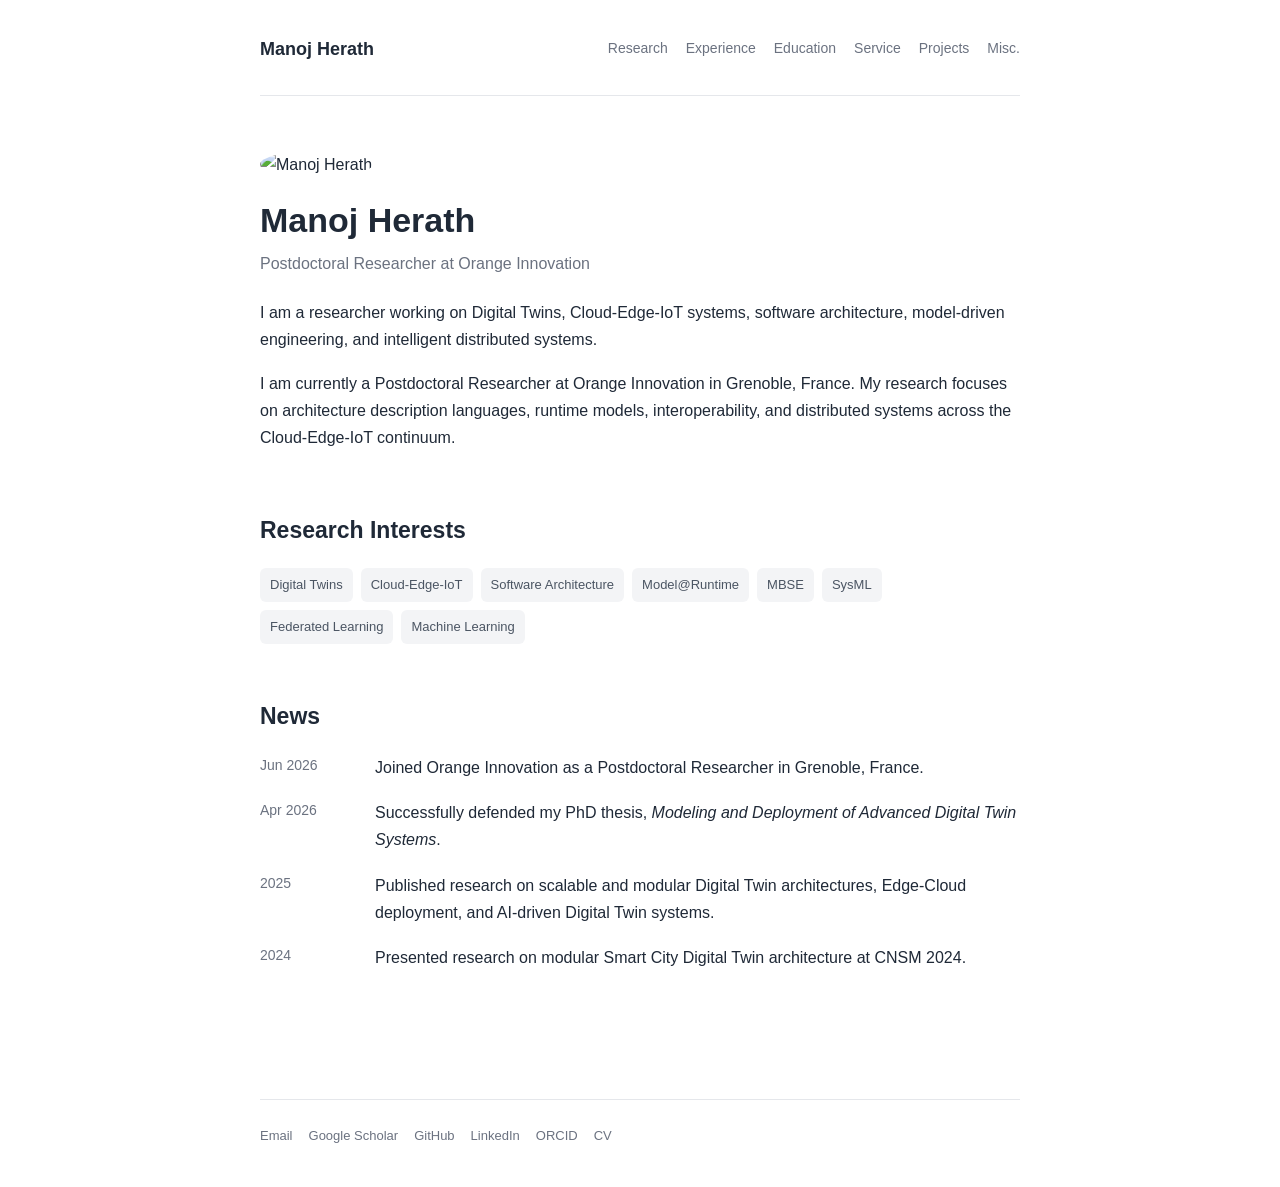
==== index.html @ 428619f2 "Refactor HTML structure for improved layout" ====
<!DOCTYPE html>
<html lang="en">
<head>
  <meta charset="UTF-8">
  <meta name="viewport" content="width=device-width, initial-scale=1.0">
  <title>Manoj Herath</title>
  <link rel="stylesheet" href="style.css">
</head>

<body>

  <div class="page">

    <header class="topbar">
      <a class="brand" href="index.html">Manoj Herath</a>
      <nav>
        <a href="research.html">Research</a>
        <a href="experience.html">Experience</a>
        <a href="education.html">Education</a>
        <a href="service.html">Service</a>
        <a href="projects.html">Projects</a>
        <a href="misc.html">Misc.</a>
      </nav>
    </header>

<main>

  <section class="intro">

    <img
      src="profile.jpg"
      alt="Manoj Herath"
      class="profile-photo"
    >

    <h1>Manoj Herath</h1>

    <p class="role">
      Postdoctoral Researcher at Orange Innovation
    </p>

    <p>
      I am a researcher working on Digital Twins, Cloud-Edge-IoT systems,
      software architecture, model-driven engineering, and intelligent
      distributed systems.
    </p>

    <p>
      I am currently a Postdoctoral Researcher at Orange Innovation in
      Grenoble, France. My research focuses on architecture description
      languages, runtime models, interoperability, and distributed systems
      across the Cloud-Edge-IoT continuum.
    </p>

  </section>

  <section>
    <h2>Research Interests</h2>

    <div class="tags">
      <span>Digital Twins</span>
      <span>Cloud-Edge-IoT</span>
      <span>Software Architecture</span>
      <span>Model@Runtime</span>
      <span>MBSE</span>
      <span>SysML</span>
      <span>Federated Learning</span>
      <span>Machine Learning</span>
    </div>
  </section>

  <section>
    <h2>News</h2>

    <div class="news-item">
      <span class="date">Jun 2026</span>
      <p>
        Joined Orange Innovation as a Postdoctoral Researcher in Grenoble,
        France.
      </p>
    </div>

    <div class="news-item">
      <span class="date">Apr 2026</span>
      <p>
        Successfully defended my PhD thesis,
        <em>Modeling and Deployment of Advanced Digital Twin Systems</em>.
      </p>
    </div>

    <div class="news-item">
      <span class="date">2025</span>
      <p>
        Published research on scalable and modular Digital Twin architectures,
        Edge-Cloud deployment, and AI-driven Digital Twin systems.
      </p>
    </div>

    <div class="news-item">
      <span class="date">2024</span>
      <p>
        Presented research on modular Smart City Digital Twin architecture
        at CNSM 2024.
      </p>
    </div>

  </section>

</main>

    <footer>
      <a href="#">Email</a>
      <a href="#">Google Scholar</a>
      <a href="https://github.com/manojherath">GitHub</a>
      <a href="#">LinkedIn</a>
      <a href="#">ORCID</a>
      <a href="#">CV</a>
    </footer>

  </div>

</body>
</html>
---- style.css ----
:root {
  --text: #1f2937;
  --muted: #6b7280;
  --light: #9ca3af;
  --border: #e5e7eb;
  --background: #ffffff;
  --link: #111827;
  --tag-bg: #f3f4f6;
}

* {
  box-sizing: border-box;
}

html {
  scroll-behavior: smooth;
}

body {
  margin: 0;
  background: var(--background);
  color: var(--text);
  font-family: -apple-system, BlinkMacSystemFont, "Segoe UI", Roboto, Helvetica, Arial, sans-serif;
  font-size: 16px;
  line-height: 1.7;
}

.page {
  width: min(100% - 40px, 760px);
  margin: 0 auto;
}

.topbar {
  display: flex;
  justify-content: space-between;
  align-items: center;
  gap: 30px;
  padding: 34px 0 30px;
  border-bottom: 1px solid var(--border);
}

.brand {
  color: var(--text);
  font-weight: 700;
  font-size: 18px;
  text-decoration: none;
  white-space: nowrap;
}

nav {
  display: flex;
  gap: 18px;
  flex-wrap: wrap;
  justify-content: flex-end;
}

nav a {
  color: var(--muted);
  font-size: 14px;
  text-decoration: none;
}

nav a:hover {
  color: var(--text);
}

main {
  padding: 55px 0 70px;
}

section {
  margin-bottom: 58px;
}

.intro {
  margin-bottom: 65px;
}

.profile-photo {
  width: 112px;
  height: 112px;
  object-fit: cover;
  border-radius: 50%;
  margin-bottom: 20px;
}

h1,
h2,
h3 {
  color: var(--text);
  line-height: 1.3;
}

h1 {
  margin: 0 0 8px;
  font-size: 34px;
  font-weight: 700;
}

h2 {
  margin: 0 0 22px;
  font-size: 23px;
  font-weight: 650;
}

h3 {
  margin: 0 0 4px;
  font-size: 17px;
  font-weight: 650;
}

p {
  margin: 0 0 16px;
}

.role {
  color: var(--muted);
  margin-bottom: 22px;
}

.meta {
  color: var(--muted);
  font-size: 14px;
  margin-bottom: 12px;
}

a {
  color: var(--link);
}

.tags {
  display: flex;
  flex-wrap: wrap;
  gap: 8px;
}

.tags span {
  background: var(--tag-bg);
  border-radius: 6px;
  padding: 6px 10px;
  font-size: 13px;
  color: #4b5563;
}

.news-item {
  display: grid;
  grid-template-columns: 95px 1fr;
  gap: 20px;
  margin-bottom: 18px;
}

.news-item .date {
  color: var(--muted);
  font-size: 14px;
}

.news-item p {
  margin: 0;
}

.entry,
.publication {
  margin-bottom: 34px;
}

footer {
  display: flex;
  flex-wrap: wrap;
  gap: 16px;
  padding: 25px 0 40px;
  border-top: 1px solid var(--border);
}

footer a {
  color: var(--muted);
  font-size: 13px;
  text-decoration: none;
}

footer a:hover {
  color: var(--text);
}

@media (max-width: 700px) {
  .page {
    width: min(100% - 28px, 760px);
  }

  .topbar {
    align-items: flex-start;
    flex-direction: column;
    gap: 14px;
  }

  nav {
    justify-content: flex-start;
    gap: 12px 16px;
  }

  main {
    padding-top: 42px;
  }

  h1 {
    font-size: 30px;
  }

  .news-item {
    grid-template-columns: 1fr;
    gap: 3px;
  }
}
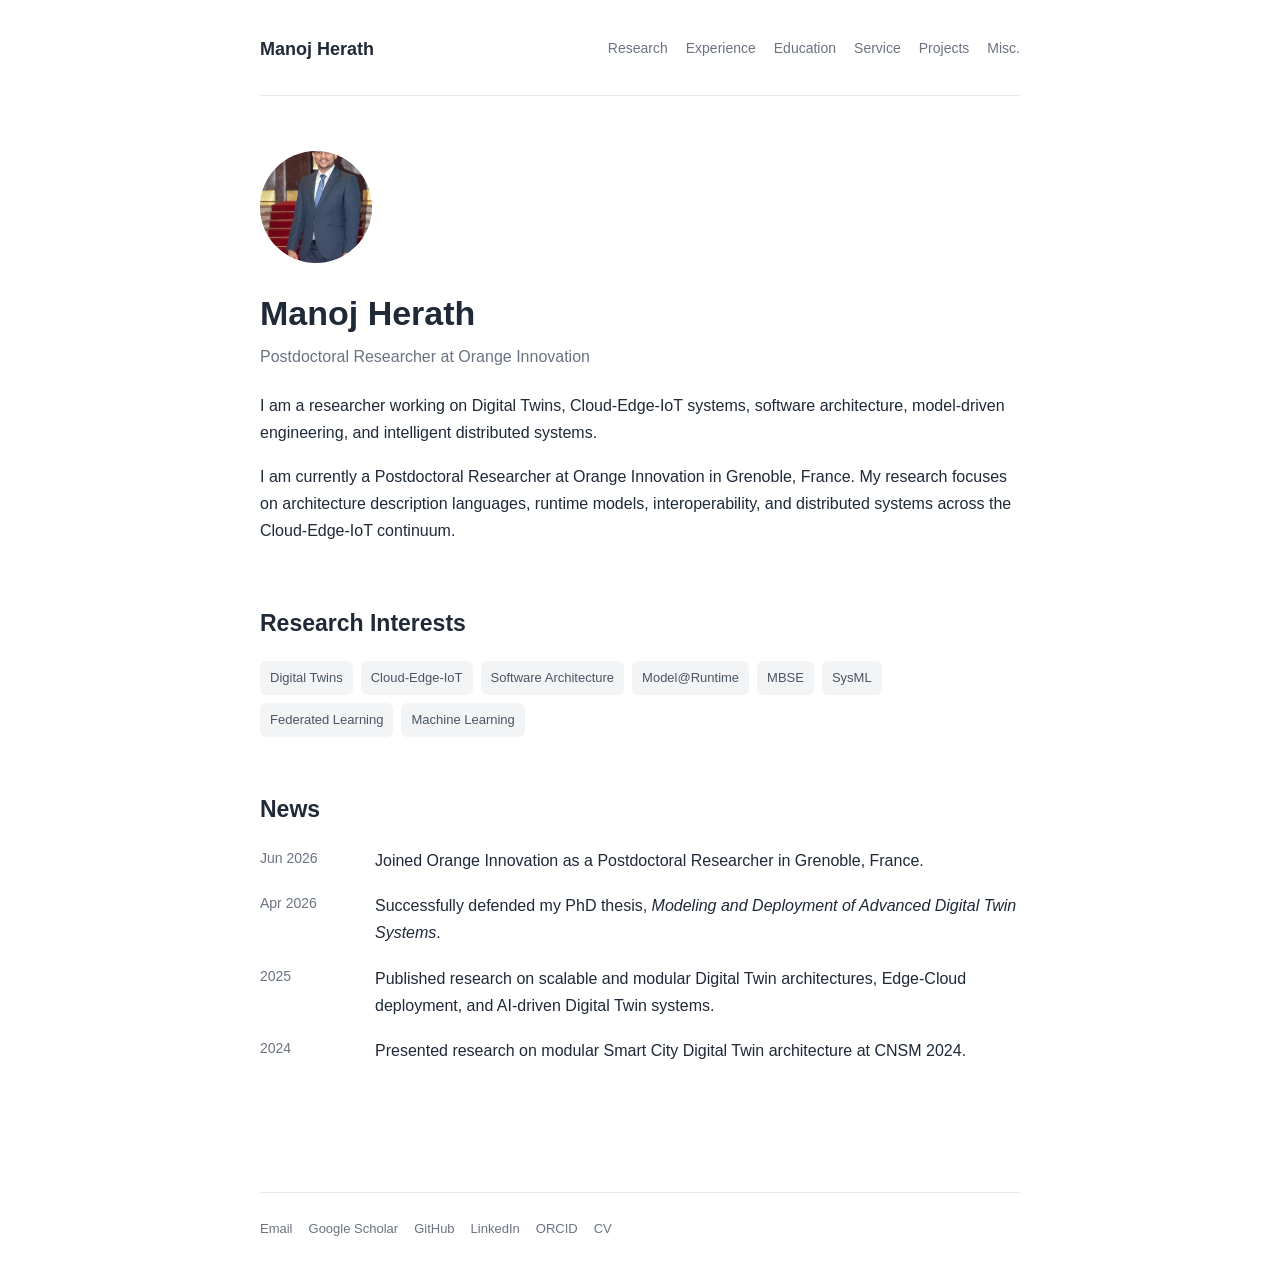
==== commit 99c8751c: "Change profile image source from jpg to png" ====
--- a/index.html
+++ b/index.html
@@ -28,7 +28,7 @@
   <section class="intro">
 
     <img
-      src="profile.jpg"
+      src="profile.png"
       alt="Manoj Herath"
       class="profile-photo"
     >
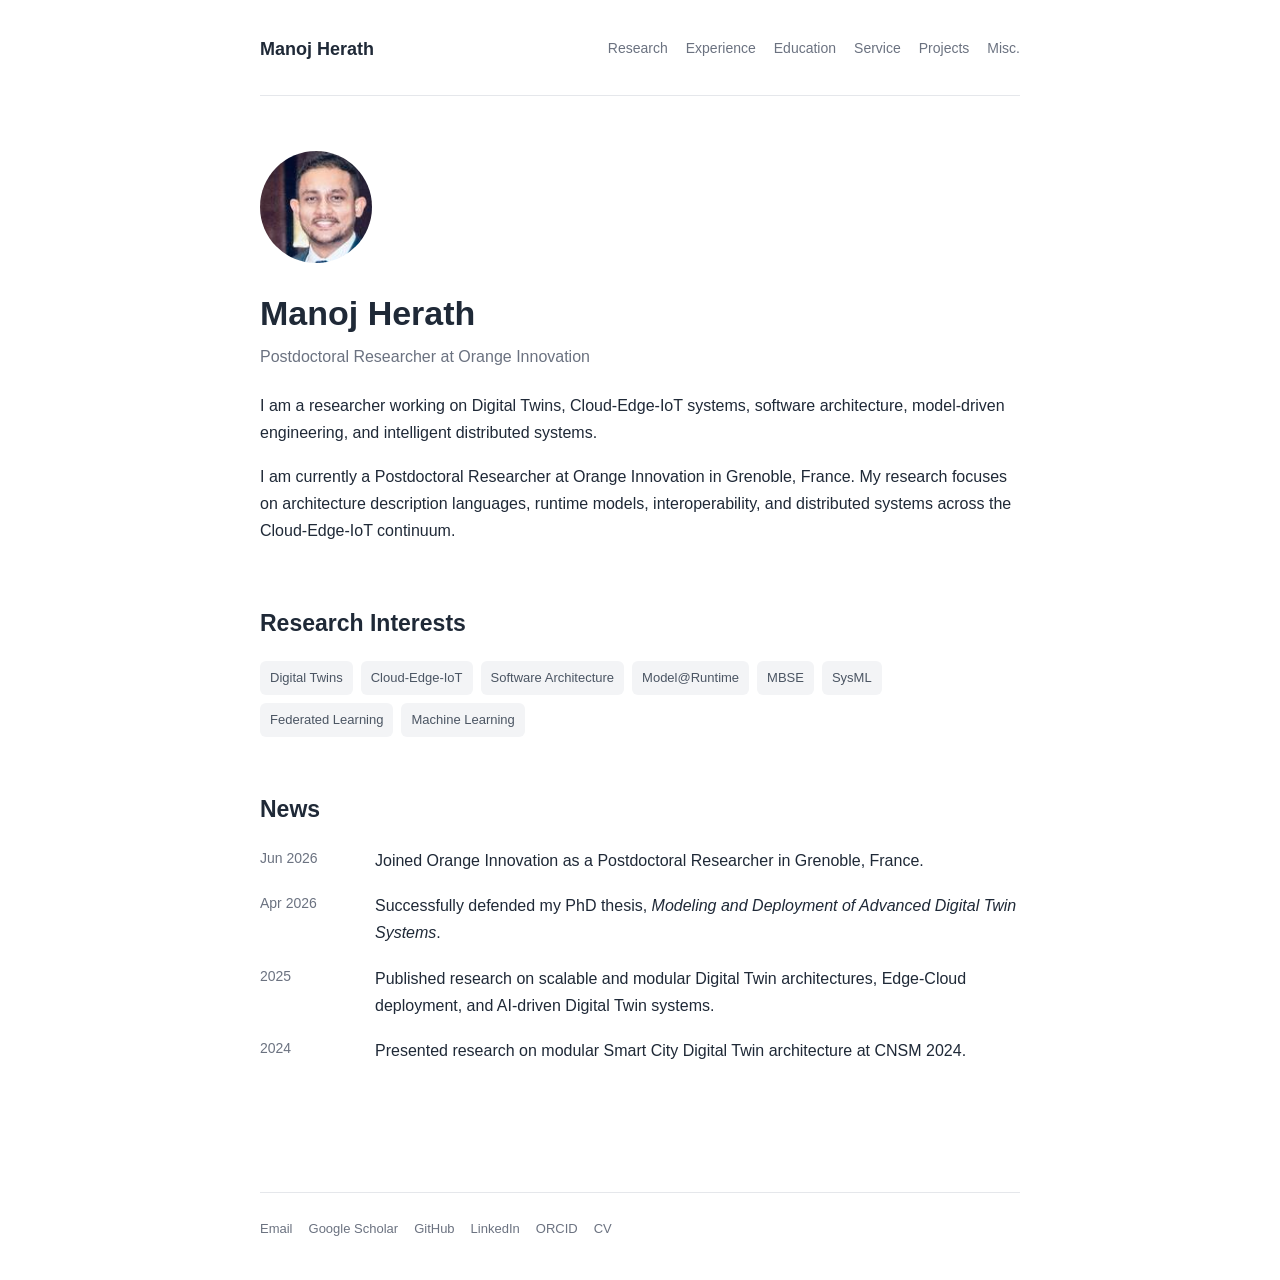
==== commit 860d27c8: "Change profile image source from PNG to JPG" ====
--- a/index.html
+++ b/index.html
@@ -28,7 +28,7 @@
   <section class="intro">
 
     <img
-      src="profile.png"
+      src="profile.jpg"
       alt="Manoj Herath"
       class="profile-photo"
     >
@@ -108,14 +108,48 @@
 
 </main>
 
-    <footer>
-      <a href="#">Email</a>
-      <a href="#">Google Scholar</a>
-      <a href="https://github.com/manojherath">GitHub</a>
-      <a href="#">LinkedIn</a>
-      <a href="#">ORCID</a>
-      <a href="#">CV</a>
-    </footer>
+<footer>
+  <a href="mailto:hcmherath@gmail.com">Email</a>
+
+  <a
+    href="https://scholar.google.com/citations?user=vUGQpaoAAAAJ&hl=en&authuser=1"
+    target="_blank"
+    rel="noopener noreferrer"
+  >
+    Google Scholar
+  </a>
+
+  <a
+    href="https://github.com/manojherath"
+    target="_blank"
+    rel="noopener noreferrer"
+  >
+    GitHub
+  </a>
+
+  <a
+    href="https://www.linkedin.com/in/manoj-herath-5857ba28/"
+    target="_blank"
+    rel="noopener noreferrer"
+  >
+    LinkedIn
+  </a>
+
+  <a
+    href="https://orcid.org/0000-0001-5256-8552"
+    target="_blank"
+    rel="noopener noreferrer"
+  >
+    ORCID
+  </a>
+
+  <a
+    href="CV_Manoj.pdf"
+    target="_blank"
+  >
+    CV
+  </a>
+</footer>
 
   </div>
 
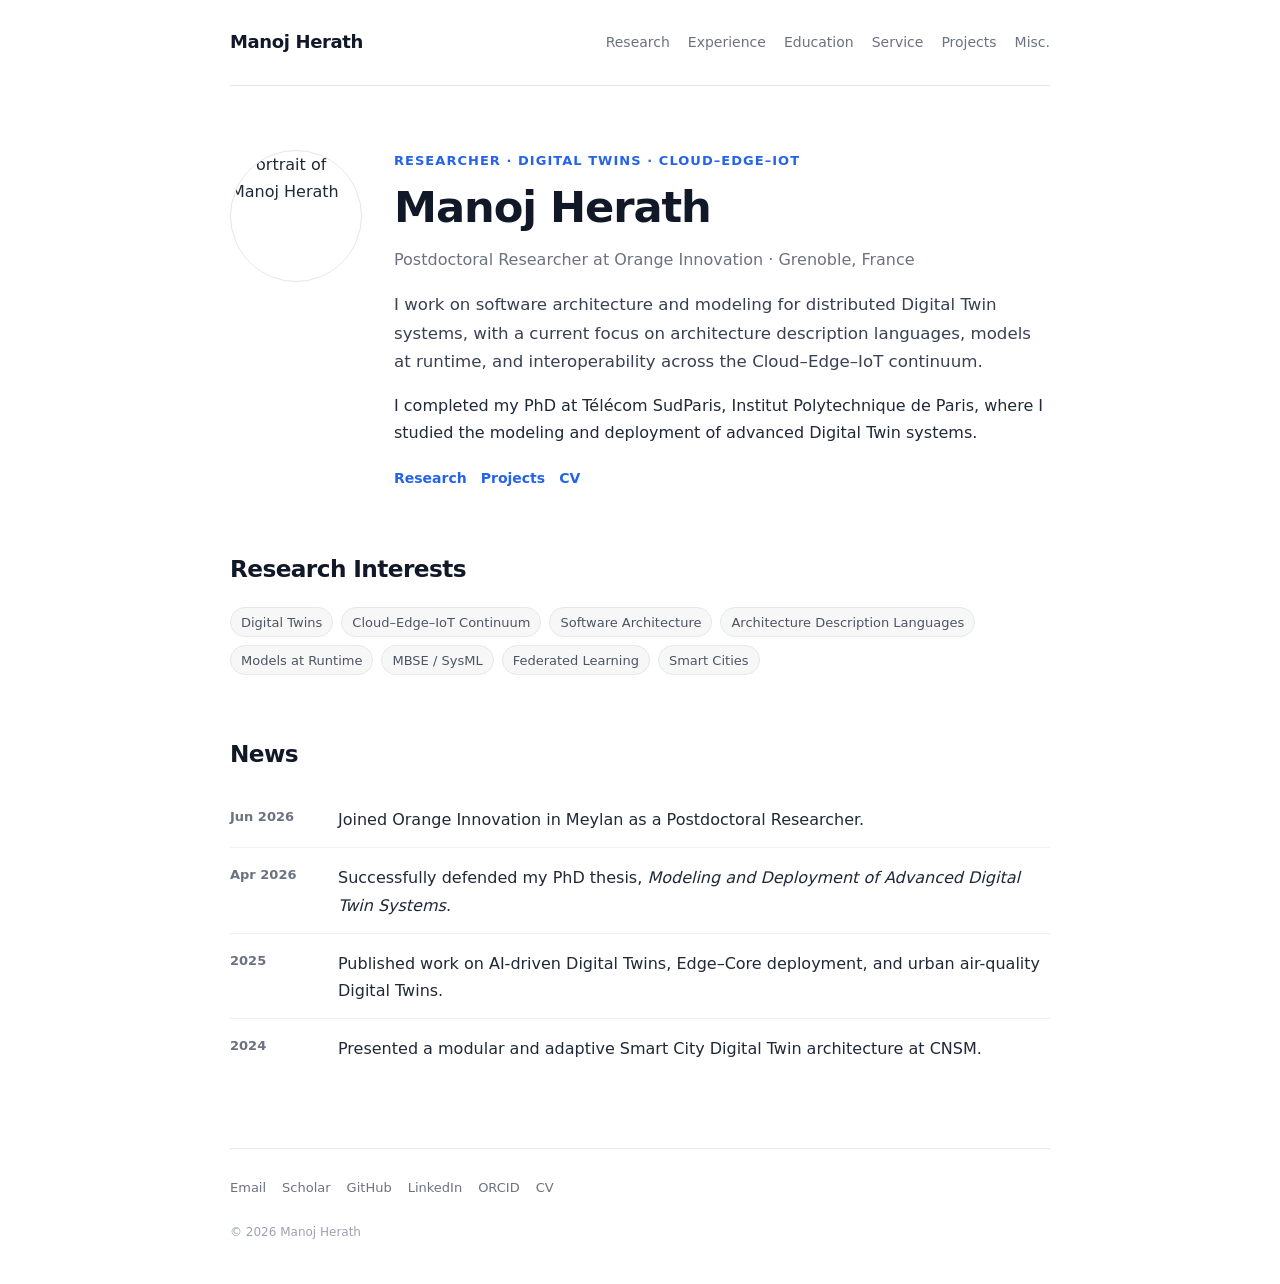
==== commit 6d1006cb: "update all files" ====
--- a/index.html
+++ b/index.html
@@ -1,157 +1,100 @@
-<!DOCTYPE html>
+<!doctype html>
 <html lang="en">
 <head>
-  <meta charset="UTF-8">
-  <meta name="viewport" content="width=device-width, initial-scale=1.0">
-  <title>Manoj Herath</title>
-  <link rel="stylesheet" href="style.css">
+  <meta charset="UTF-8" />
+  <meta name="viewport" content="width=device-width, initial-scale=1.0" />
+  <meta name="description" content="Home — Manoj Herath, Postdoctoral Researcher at Orange Innovation." />
+  <title>Home | Manoj Herath</title>
+  <link rel="stylesheet" href="style.css" />
 </head>
+<body>
+  <div class="page">
+    <header class="topbar">
+  <a class="brand" href="index.html">Manoj Herath</a>
+  <nav>
+    <a href="research.html">Research</a>
+    <a href="experience.html">Experience</a>
+    <a href="education.html">Education</a>
+    <a href="service.html">Service</a>
+    <a href="projects.html">Projects</a>
+    <a href="misc.html">Misc.</a>
+  </nav>
+</header>
+    <main>
 
-<body>
+      <section class="intro-grid">
+        <img src="profile.png" alt="Portrait of Manoj Herath" class="profile-photo" />
 
-  <div class="page">
+        <div>
+          <p class="eyebrow">Researcher · Digital Twins · Cloud–Edge–IoT</p>
+          <h1>Manoj Herath</h1>
+          <p class="role">Postdoctoral Researcher at Orange Innovation · Grenoble, France</p>
 
-    <header class="topbar">
-      <a class="brand" href="index.html">Manoj Herath</a>
-      <nav>
-        <a href="research.html">Research</a>
-        <a href="experience.html">Experience</a>
-        <a href="education.html">Education</a>
-        <a href="service.html">Service</a>
-        <a href="projects.html">Projects</a>
-        <a href="misc.html">Misc.</a>
-      </nav>
-    </header>
+          <p class="lead">
+            I work on software architecture and modeling for distributed Digital Twin
+            systems, with a current focus on architecture description languages,
+            models at runtime, and interoperability across the Cloud–Edge–IoT continuum.
+          </p>
 
-<main>
+          <p>
+            I completed my PhD at Télécom SudParis, Institut Polytechnique de Paris,
+            where I studied the modeling and deployment of advanced Digital Twin systems.
+          </p>
 
-  <section class="intro">
+          <div class="quick-links">
+            <a href="research.html">Research</a>
+            <a href="projects.html">Projects</a>
+            <a href="CV_Manoj.pdf" target="_blank" rel="noopener noreferrer">CV</a>
+          </div>
+        </div>
+      </section>
 
-    <img
-      src="profile.jpg"
-      alt="Manoj Herath"
-      class="profile-photo"
-    >
+      <section>
+        <h2>Research Interests</h2>
+        <div class="tags">
+          <span class="tag">Digital Twins</span>
+          <span class="tag">Cloud–Edge–IoT Continuum</span>
+          <span class="tag">Software Architecture</span>
+          <span class="tag">Architecture Description Languages</span>
+          <span class="tag">Models at Runtime</span>
+          <span class="tag">MBSE / SysML</span>
+          <span class="tag">Federated Learning</span>
+          <span class="tag">Smart Cities</span>
+        </div>
+      </section>
 
-    <h1>Manoj Herath</h1>
+      <section>
+        <h2>News</h2>
+        <div class="news-list">
+          <div class="news-item">
+            <span class="news-date">Jun 2026</span>
+            <p>Joined Orange Innovation in Meylan as a Postdoctoral Researcher.</p>
+          </div>
+          <div class="news-item">
+            <span class="news-date">Apr 2026</span>
+            <p>Successfully defended my PhD thesis, <em>Modeling and Deployment of Advanced Digital Twin Systems</em>.</p>
+          </div>
+          <div class="news-item">
+            <span class="news-date">2025</span>
+            <p>Published work on AI-driven Digital Twins, Edge–Core deployment, and urban air-quality Digital Twins.</p>
+          </div>
+          <div class="news-item">
+            <span class="news-date">2024</span>
+            <p>Presented a modular and adaptive Smart City Digital Twin architecture at CNSM.</p>
+          </div>
+        </div>
+      </section>
 
-    <p class="role">
-      Postdoctoral Researcher at Orange Innovation
-    </p>
-
-    <p>
-      I am a researcher working on Digital Twins, Cloud-Edge-IoT systems,
-      software architecture, model-driven engineering, and intelligent
-      distributed systems.
-    </p>
-
-    <p>
-      I am currently a Postdoctoral Researcher at Orange Innovation in
-      Grenoble, France. My research focuses on architecture description
-      languages, runtime models, interoperability, and distributed systems
-      across the Cloud-Edge-IoT continuum.
-    </p>
-
-  </section>
-
-  <section>
-    <h2>Research Interests</h2>
-
-    <div class="tags">
-      <span>Digital Twins</span>
-      <span>Cloud-Edge-IoT</span>
-      <span>Software Architecture</span>
-      <span>Model@Runtime</span>
-      <span>MBSE</span>
-      <span>SysML</span>
-      <span>Federated Learning</span>
-      <span>Machine Learning</span>
-    </div>
-  </section>
-
-  <section>
-    <h2>News</h2>
-
-    <div class="news-item">
-      <span class="date">Jun 2026</span>
-      <p>
-        Joined Orange Innovation as a Postdoctoral Researcher in Grenoble,
-        France.
-      </p>
-    </div>
-
-    <div class="news-item">
-      <span class="date">Apr 2026</span>
-      <p>
-        Successfully defended my PhD thesis,
-        <em>Modeling and Deployment of Advanced Digital Twin Systems</em>.
-      </p>
-    </div>
-
-    <div class="news-item">
-      <span class="date">2025</span>
-      <p>
-        Published research on scalable and modular Digital Twin architectures,
-        Edge-Cloud deployment, and AI-driven Digital Twin systems.
-      </p>
-    </div>
-
-    <div class="news-item">
-      <span class="date">2024</span>
-      <p>
-        Presented research on modular Smart City Digital Twin architecture
-        at CNSM 2024.
-      </p>
-    </div>
-
-  </section>
-
-</main>
-
-<footer>
+    </main>
+    <footer>
   <a href="mailto:hcmherath@gmail.com">Email</a>
-
-  <a
-    href="https://scholar.google.com/citations?user=vUGQpaoAAAAJ&hl=en&authuser=1"
-    target="_blank"
-    rel="noopener noreferrer"
-  >
-    Google Scholar
-  </a>
-
-  <a
-    href="https://github.com/manojherath"
-    target="_blank"
-    rel="noopener noreferrer"
-  >
-    GitHub
-  </a>
-
-  <a
-    href="https://www.linkedin.com/in/manoj-herath-5857ba28/"
-    target="_blank"
-    rel="noopener noreferrer"
-  >
-    LinkedIn
-  </a>
-
-  <a
-    href="https://orcid.org/0000-0001-5256-8552"
-    target="_blank"
-    rel="noopener noreferrer"
-  >
-    ORCID
-  </a>
-
-  <a
-    href="CV_Manoj.pdf"
-    target="_blank"
-  >
-    CV
-  </a>
+  <a href="https://scholar.google.com/citations?user=vUGQpaoAAAAJ&amp;hl=en" target="_blank" rel="noopener noreferrer">Scholar</a>
+  <a href="https://github.com/manojherath" target="_blank" rel="noopener noreferrer">GitHub</a>
+  <a href="https://www.linkedin.com/in/manoj-herath-5857ba28/" target="_blank" rel="noopener noreferrer">LinkedIn</a>
+  <a href="https://orcid.org/0000-0001-5256-8552" target="_blank" rel="noopener noreferrer">ORCID</a>
+  <a href="CV_Manoj.pdf" target="_blank" rel="noopener noreferrer">CV</a>
+  <p class="footer-copy">© 2026 Manoj Herath</p>
 </footer>
-
   </div>
-
 </body>
 </html>
--- a/style.css
+++ b/style.css
@@ -1,11 +1,13 @@
 :root {
+  --bg: #ffffff;
   --text: #1f2937;
+  --heading: #111827;
   --muted: #6b7280;
-  --light: #9ca3af;
+  --subtle: #f7f7f8;
   --border: #e5e7eb;
-  --background: #ffffff;
-  --link: #111827;
-  --tag-bg: #f3f4f6;
+  --accent: #2563eb;
+  --accent-soft: #eff6ff;
+  --max-width: 820px;
 }
 
 * {
@@ -18,114 +20,168 @@
 
 body {
   margin: 0;
-  background: var(--background);
+  background: var(--bg);
   color: var(--text);
-  font-family: -apple-system, BlinkMacSystemFont, "Segoe UI", Roboto, Helvetica, Arial, sans-serif;
+  font-family: Inter, ui-sans-serif, system-ui, -apple-system, BlinkMacSystemFont,
+    "Segoe UI", sans-serif;
   font-size: 16px;
   line-height: 1.7;
+  -webkit-font-smoothing: antialiased;
+}
+
+a {
+  color: inherit;
 }
 
 .page {
-  width: min(100% - 40px, 760px);
+  width: min(calc(100% - 40px), var(--max-width));
   margin: 0 auto;
 }
 
 .topbar {
-  display: flex;
+  min-height: 86px;
+  display: flex;
+  align-items: center;
   justify-content: space-between;
-  align-items: center;
-  gap: 30px;
-  padding: 34px 0 30px;
+  gap: 28px;
   border-bottom: 1px solid var(--border);
 }
 
 .brand {
-  color: var(--text);
-  font-weight: 700;
+  color: var(--heading);
   font-size: 18px;
+  font-weight: 750;
+  letter-spacing: -0.02em;
   text-decoration: none;
   white-space: nowrap;
 }
 
 nav {
   display: flex;
-  gap: 18px;
   flex-wrap: wrap;
   justify-content: flex-end;
+  gap: 18px;
 }
 
 nav a {
   color: var(--muted);
   font-size: 14px;
+  font-weight: 500;
   text-decoration: none;
-}
-
-nav a:hover {
-  color: var(--text);
+  transition: color 0.15s ease;
+}
+
+nav a:hover,
+nav a[aria-current="page"] {
+  color: var(--heading);
 }
 
 main {
-  padding: 55px 0 70px;
+  padding: 64px 0 72px;
 }
 
 section {
-  margin-bottom: 58px;
-}
-
-.intro {
-  margin-bottom: 65px;
-}
-
-.profile-photo {
-  width: 112px;
-  height: 112px;
-  object-fit: cover;
-  border-radius: 50%;
-  margin-bottom: 20px;
+  margin-bottom: 64px;
+}
+
+section:last-child {
+  margin-bottom: 0;
 }
 
 h1,
 h2,
 h3 {
-  color: var(--text);
-  line-height: 1.3;
+  color: var(--heading);
+  line-height: 1.25;
+  letter-spacing: -0.025em;
 }
 
 h1 {
-  margin: 0 0 8px;
-  font-size: 34px;
-  font-weight: 700;
+  margin: 0 0 12px;
+  font-size: clamp(2rem, 6vw, 2.7rem);
+  font-weight: 760;
 }
 
 h2 {
-  margin: 0 0 22px;
-  font-size: 23px;
-  font-weight: 650;
+  margin: 0 0 24px;
+  font-size: 1.45rem;
+  font-weight: 720;
 }
 
 h3 {
-  margin: 0 0 4px;
-  font-size: 17px;
-  font-weight: 650;
+  margin: 0 0 6px;
+  font-size: 1.05rem;
+  font-weight: 680;
 }
 
 p {
   margin: 0 0 16px;
 }
 
+.lead {
+  max-width: 720px;
+  color: #374151;
+  font-size: 1.04rem;
+}
+
+.muted,
+.meta {
+  color: var(--muted);
+}
+
+.meta {
+  margin-bottom: 12px;
+  font-size: 14px;
+}
+
+.eyebrow {
+  margin-bottom: 8px;
+  color: var(--accent);
+  font-size: 13px;
+  font-weight: 700;
+  letter-spacing: 0.08em;
+  text-transform: uppercase;
+}
+
+.intro-grid {
+  display: grid;
+  grid-template-columns: 132px 1fr;
+  gap: 32px;
+  align-items: start;
+}
+
+.profile-photo {
+  width: 132px;
+  height: 132px;
+  border-radius: 50%;
+  object-fit: cover;
+  border: 1px solid var(--border);
+}
+
 .role {
-  color: var(--muted);
-  margin-bottom: 22px;
-}
-
-.meta {
-  color: var(--muted);
+  margin: 0 0 18px;
+  color: var(--muted);
+  font-size: 16px;
+}
+
+.quick-links {
+  display: flex;
+  flex-wrap: wrap;
+  gap: 14px;
+  margin-top: 20px;
+}
+
+.quick-links a,
+.text-link {
+  color: var(--accent);
   font-size: 14px;
-  margin-bottom: 12px;
-}
-
-a {
-  color: var(--link);
+  font-weight: 600;
+  text-decoration: none;
+}
+
+.quick-links a:hover,
+.text-link:hover {
+  text-decoration: underline;
 }
 
 .tags {
@@ -134,40 +190,217 @@
   gap: 8px;
 }
 
-.tags span {
-  background: var(--tag-bg);
-  border-radius: 6px;
-  padding: 6px 10px;
-  font-size: 13px;
+.tag {
+  display: inline-flex;
+  align-items: center;
+  min-height: 30px;
+  padding: 5px 10px;
+  border: 1px solid var(--border);
+  border-radius: 999px;
+  background: var(--subtle);
   color: #4b5563;
+  font-size: 13px;
+  line-height: 1.2;
+}
+
+.news-list {
+  display: grid;
+  gap: 2px;
 }
 
 .news-item {
   display: grid;
-  grid-template-columns: 95px 1fr;
+  grid-template-columns: 88px 1fr;
   gap: 20px;
-  margin-bottom: 18px;
-}
-
-.news-item .date {
-  color: var(--muted);
-  font-size: 14px;
+  padding: 14px 0;
+  border-bottom: 1px solid #f0f1f3;
+}
+
+.news-item:last-child {
+  border-bottom: 0;
+}
+
+.news-date {
+  color: var(--muted);
+  font-size: 13px;
+  font-weight: 600;
+  white-space: nowrap;
 }
 
 .news-item p {
   margin: 0;
 }
 
-.entry,
+.card-list {
+  display: grid;
+  gap: 18px;
+}
+
+.card {
+  padding: 22px 24px;
+  border: 1px solid var(--border);
+  border-radius: 12px;
+  background: #fff;
+}
+
+.card p:last-child {
+  margin-bottom: 0;
+}
+
+.card-header {
+  display: flex;
+  align-items: flex-start;
+  justify-content: space-between;
+  gap: 20px;
+  margin-bottom: 10px;
+}
+
+.card-period {
+  flex: 0 0 auto;
+  color: var(--muted);
+  font-size: 13px;
+  white-space: nowrap;
+}
+
+.card .tags {
+  margin-top: 14px;
+}
+
+.project-card {
+  position: relative;
+}
+
+.project-badge {
+  display: inline-block;
+  margin-bottom: 9px;
+  color: var(--accent);
+  font-size: 12px;
+  font-weight: 700;
+  letter-spacing: 0.06em;
+  text-transform: uppercase;
+}
+
+.publication-list {
+  display: grid;
+  gap: 26px;
+}
+
 .publication {
+  padding-bottom: 24px;
+  border-bottom: 1px solid var(--border);
+}
+
+.publication:last-child {
+  padding-bottom: 0;
+  border-bottom: 0;
+}
+
+.publication-title {
+  margin-bottom: 6px;
+  color: var(--heading);
+  font-weight: 650;
+}
+
+.publication-authors,
+.publication-venue {
+  margin-bottom: 6px;
+  color: var(--muted);
+  font-size: 14px;
+}
+
+.publication-links {
+  display: flex;
+  flex-wrap: wrap;
+  gap: 12px;
+  margin-top: 8px;
+}
+
+.publication-links a {
+  color: var(--accent);
+  font-size: 13px;
+  font-weight: 600;
+  text-decoration: none;
+}
+
+.publication-links a:hover {
+  text-decoration: underline;
+}
+
+.timeline {
+  position: relative;
+  margin-left: 5px;
+  padding-left: 24px;
+  border-left: 1px solid var(--border);
+}
+
+.timeline-item {
+  position: relative;
   margin-bottom: 34px;
+}
+
+.timeline-item:last-child {
+  margin-bottom: 0;
+}
+
+.timeline-item::before {
+  content: "";
+  position: absolute;
+  top: 7px;
+  left: -29px;
+  width: 9px;
+  height: 9px;
+  border: 2px solid #fff;
+  border-radius: 50%;
+  background: var(--accent);
+  box-shadow: 0 0 0 1px var(--accent);
+}
+
+.timeline-period {
+  margin-bottom: 4px;
+  color: var(--muted);
+  font-size: 13px;
+  font-weight: 600;
+}
+
+.timeline-item ul {
+  margin: 10px 0 0;
+  padding-left: 20px;
+}
+
+.timeline-item li {
+  margin-bottom: 5px;
+}
+
+.two-column {
+  display: grid;
+  grid-template-columns: 1fr 1fr;
+  gap: 20px;
+}
+
+.info-box {
+  padding: 20px 22px;
+  border-radius: 12px;
+  background: var(--subtle);
+}
+
+.info-box h3 {
+  margin-bottom: 10px;
+}
+
+.clean-list {
+  margin: 0;
+  padding-left: 20px;
+}
+
+.clean-list li {
+  margin-bottom: 7px;
 }
 
 footer {
   display: flex;
   flex-wrap: wrap;
   gap: 16px;
-  padding: 25px 0 40px;
+  padding: 28px 0 42px;
   border-top: 1px solid var(--border);
 }
 
@@ -178,18 +411,26 @@
 }
 
 footer a:hover {
-  color: var(--text);
-}
-
-@media (max-width: 700px) {
+  color: var(--heading);
+}
+
+.footer-copy {
+  width: 100%;
+  margin: 6px 0 0;
+  color: #9ca3af;
+  font-size: 12px;
+}
+
+@media (max-width: 760px) {
   .page {
-    width: min(100% - 28px, 760px);
+    width: min(calc(100% - 28px), var(--max-width));
   }
 
   .topbar {
     align-items: flex-start;
     flex-direction: column;
     gap: 14px;
+    padding: 22px 0;
   }
 
   nav {
@@ -198,15 +439,34 @@
   }
 
   main {
-    padding-top: 42px;
-  }
-
-  h1 {
-    font-size: 30px;
+    padding: 46px 0 58px;
+  }
+
+  section {
+    margin-bottom: 52px;
+  }
+
+  .intro-grid {
+    grid-template-columns: 1fr;
+    gap: 22px;
+  }
+
+  .profile-photo {
+    width: 112px;
+    height: 112px;
   }
 
   .news-item {
     grid-template-columns: 1fr;
     gap: 3px;
   }
-}
+
+  .card-header {
+    flex-direction: column;
+    gap: 3px;
+  }
+
+  .two-column {
+    grid-template-columns: 1fr;
+  }
+}
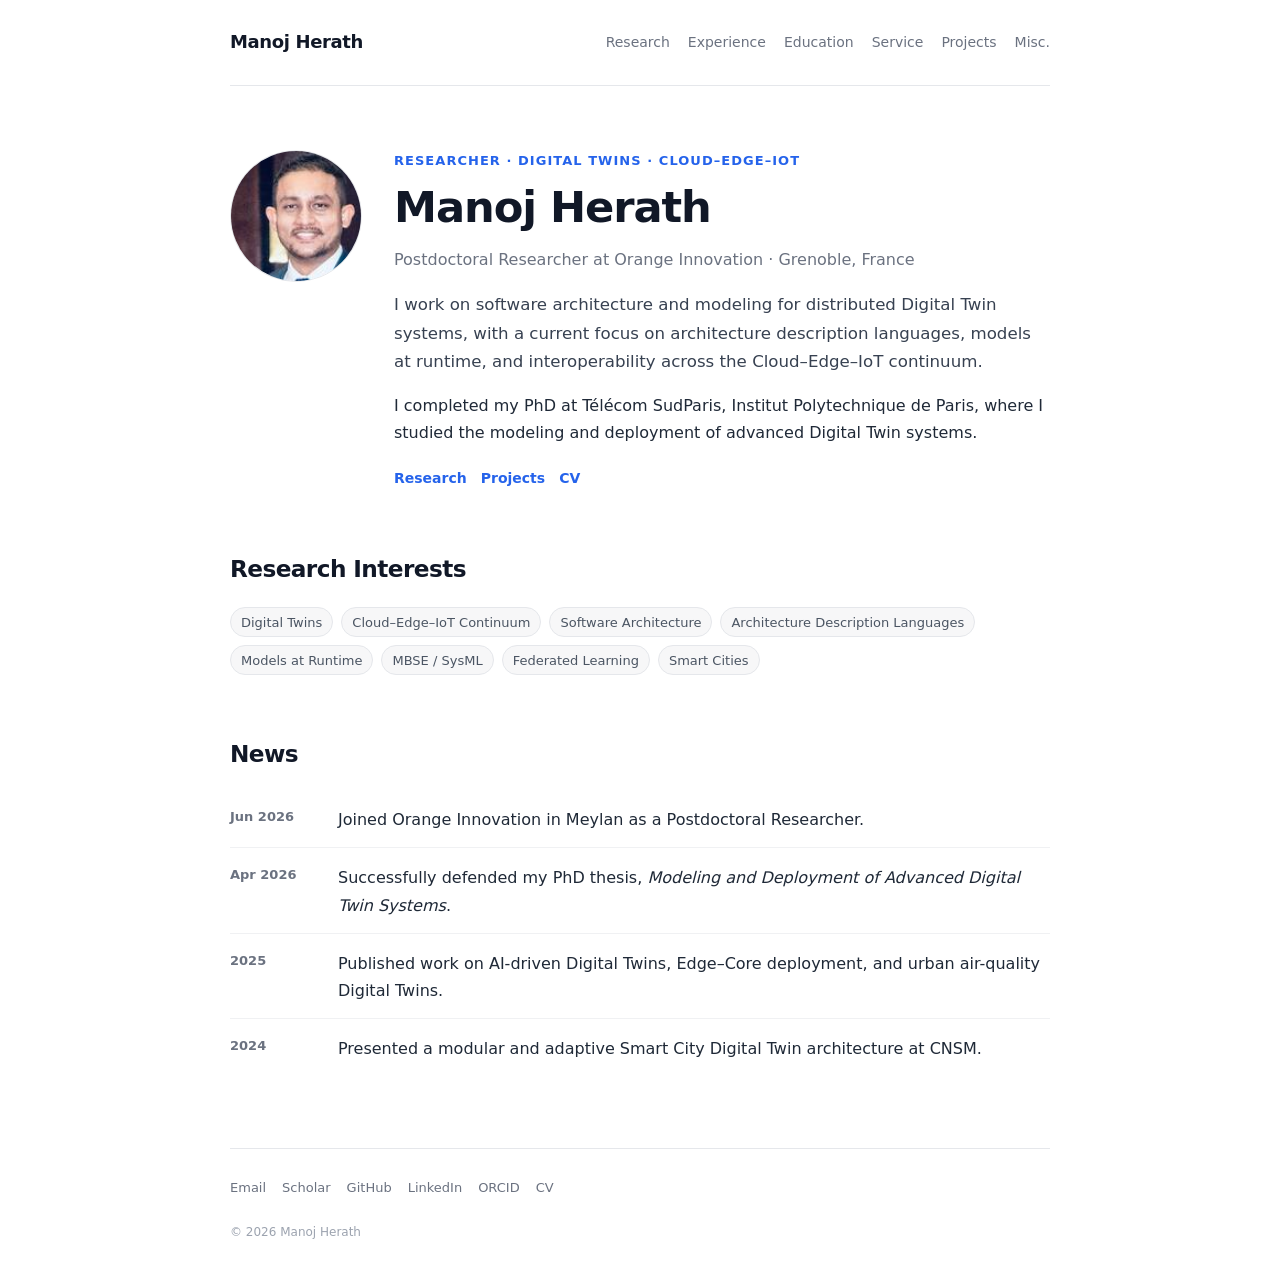
==== commit af18a982: "update profile phot" ====
--- a/index.html
+++ b/index.html
@@ -1,100 +1,143 @@
 <!doctype html>
 <html lang="en">
-<head>
-  <meta charset="UTF-8" />
-  <meta name="viewport" content="width=device-width, initial-scale=1.0" />
-  <meta name="description" content="Home — Manoj Herath, Postdoctoral Researcher at Orange Innovation." />
-  <title>Home | Manoj Herath</title>
-  <link rel="stylesheet" href="style.css" />
-</head>
-<body>
-  <div class="page">
-    <header class="topbar">
-  <a class="brand" href="index.html">Manoj Herath</a>
-  <nav>
-    <a href="research.html">Research</a>
-    <a href="experience.html">Experience</a>
-    <a href="education.html">Education</a>
-    <a href="service.html">Service</a>
-    <a href="projects.html">Projects</a>
-    <a href="misc.html">Misc.</a>
-  </nav>
-</header>
-    <main>
+  <head>
+    <meta charset="UTF-8" />
+    <meta name="viewport" content="width=device-width, initial-scale=1.0" />
+    <meta
+      name="description"
+      content="Home — Manoj Herath, Postdoctoral Researcher at Orange Innovation."
+    />
+    <title>Home | Manoj Herath</title>
+    <link rel="stylesheet" href="style.css" />
+  </head>
+  <body>
+    <div class="page">
+      <header class="topbar">
+        <a class="brand" href="index.html">Manoj Herath</a>
+        <nav>
+          <a href="research.html">Research</a>
+          <a href="experience.html">Experience</a>
+          <a href="education.html">Education</a>
+          <a href="service.html">Service</a>
+          <a href="projects.html">Projects</a>
+          <a href="misc.html">Misc.</a>
+        </nav>
+      </header>
+      <main>
+        <section class="intro-grid">
+          <img
+            src="profile.jpg"
+            alt="Portrait of Manoj Herath"
+            class="profile-photo"
+          />
 
-      <section class="intro-grid">
-        <img src="profile.png" alt="Portrait of Manoj Herath" class="profile-photo" />
+          <div>
+            <p class="eyebrow">Researcher · Digital Twins · Cloud–Edge–IoT</p>
+            <h1>Manoj Herath</h1>
+            <p class="role">
+              Postdoctoral Researcher at Orange Innovation · Grenoble, France
+            </p>
 
-        <div>
-          <p class="eyebrow">Researcher · Digital Twins · Cloud–Edge–IoT</p>
-          <h1>Manoj Herath</h1>
-          <p class="role">Postdoctoral Researcher at Orange Innovation · Grenoble, France</p>
+            <p class="lead">
+              I work on software architecture and modeling for distributed
+              Digital Twin systems, with a current focus on architecture
+              description languages, models at runtime, and interoperability
+              across the Cloud–Edge–IoT continuum.
+            </p>
 
-          <p class="lead">
-            I work on software architecture and modeling for distributed Digital Twin
-            systems, with a current focus on architecture description languages,
-            models at runtime, and interoperability across the Cloud–Edge–IoT continuum.
-          </p>
+            <p>
+              I completed my PhD at Télécom SudParis, Institut Polytechnique de
+              Paris, where I studied the modeling and deployment of advanced
+              Digital Twin systems.
+            </p>
 
-          <p>
-            I completed my PhD at Télécom SudParis, Institut Polytechnique de Paris,
-            where I studied the modeling and deployment of advanced Digital Twin systems.
-          </p>
+            <div class="quick-links">
+              <a href="research.html">Research</a>
+              <a href="projects.html">Projects</a>
+              <a href="CV_Manoj.pdf" target="_blank" rel="noopener noreferrer"
+                >CV</a
+              >
+            </div>
+          </div>
+        </section>
 
-          <div class="quick-links">
-            <a href="research.html">Research</a>
-            <a href="projects.html">Projects</a>
-            <a href="CV_Manoj.pdf" target="_blank" rel="noopener noreferrer">CV</a>
+        <section>
+          <h2>Research Interests</h2>
+          <div class="tags">
+            <span class="tag">Digital Twins</span>
+            <span class="tag">Cloud–Edge–IoT Continuum</span>
+            <span class="tag">Software Architecture</span>
+            <span class="tag">Architecture Description Languages</span>
+            <span class="tag">Models at Runtime</span>
+            <span class="tag">MBSE / SysML</span>
+            <span class="tag">Federated Learning</span>
+            <span class="tag">Smart Cities</span>
           </div>
-        </div>
-      </section>
+        </section>
 
-      <section>
-        <h2>Research Interests</h2>
-        <div class="tags">
-          <span class="tag">Digital Twins</span>
-          <span class="tag">Cloud–Edge–IoT Continuum</span>
-          <span class="tag">Software Architecture</span>
-          <span class="tag">Architecture Description Languages</span>
-          <span class="tag">Models at Runtime</span>
-          <span class="tag">MBSE / SysML</span>
-          <span class="tag">Federated Learning</span>
-          <span class="tag">Smart Cities</span>
-        </div>
-      </section>
-
-      <section>
-        <h2>News</h2>
-        <div class="news-list">
-          <div class="news-item">
-            <span class="news-date">Jun 2026</span>
-            <p>Joined Orange Innovation in Meylan as a Postdoctoral Researcher.</p>
+        <section>
+          <h2>News</h2>
+          <div class="news-list">
+            <div class="news-item">
+              <span class="news-date">Jun 2026</span>
+              <p>
+                Joined Orange Innovation in Meylan as a Postdoctoral Researcher.
+              </p>
+            </div>
+            <div class="news-item">
+              <span class="news-date">Apr 2026</span>
+              <p>
+                Successfully defended my PhD thesis,
+                <em>Modeling and Deployment of Advanced Digital Twin Systems</em
+                >.
+              </p>
+            </div>
+            <div class="news-item">
+              <span class="news-date">2025</span>
+              <p>
+                Published work on AI-driven Digital Twins, Edge–Core deployment,
+                and urban air-quality Digital Twins.
+              </p>
+            </div>
+            <div class="news-item">
+              <span class="news-date">2024</span>
+              <p>
+                Presented a modular and adaptive Smart City Digital Twin
+                architecture at CNSM.
+              </p>
+            </div>
           </div>
-          <div class="news-item">
-            <span class="news-date">Apr 2026</span>
-            <p>Successfully defended my PhD thesis, <em>Modeling and Deployment of Advanced Digital Twin Systems</em>.</p>
-          </div>
-          <div class="news-item">
-            <span class="news-date">2025</span>
-            <p>Published work on AI-driven Digital Twins, Edge–Core deployment, and urban air-quality Digital Twins.</p>
-          </div>
-          <div class="news-item">
-            <span class="news-date">2024</span>
-            <p>Presented a modular and adaptive Smart City Digital Twin architecture at CNSM.</p>
-          </div>
-        </div>
-      </section>
-
-    </main>
-    <footer>
-  <a href="mailto:hcmherath@gmail.com">Email</a>
-  <a href="https://scholar.google.com/citations?user=vUGQpaoAAAAJ&amp;hl=en" target="_blank" rel="noopener noreferrer">Scholar</a>
-  <a href="https://github.com/manojherath" target="_blank" rel="noopener noreferrer">GitHub</a>
-  <a href="https://www.linkedin.com/in/manoj-herath-5857ba28/" target="_blank" rel="noopener noreferrer">LinkedIn</a>
-  <a href="https://orcid.org/0000-0001-5256-8552" target="_blank" rel="noopener noreferrer">ORCID</a>
-  <a href="CV_Manoj.pdf" target="_blank" rel="noopener noreferrer">CV</a>
-  <p class="footer-copy">© 2026 Manoj Herath</p>
-</footer>
-  </div>
-</body>
+        </section>
+      </main>
+      <footer>
+        <a href="mailto:hcmherath@gmail.com">Email</a>
+        <a
+          href="https://scholar.google.com/citations?user=vUGQpaoAAAAJ&amp;hl=en"
+          target="_blank"
+          rel="noopener noreferrer"
+          >Scholar</a
+        >
+        <a
+          href="https://github.com/manojherath"
+          target="_blank"
+          rel="noopener noreferrer"
+          >GitHub</a
+        >
+        <a
+          href="https://www.linkedin.com/in/manoj-herath-5857ba28/"
+          target="_blank"
+          rel="noopener noreferrer"
+          >LinkedIn</a
+        >
+        <a
+          href="https://orcid.org/0000-0001-5256-8552"
+          target="_blank"
+          rel="noopener noreferrer"
+          >ORCID</a
+        >
+        <a href="CV_Manoj.pdf" target="_blank" rel="noopener noreferrer">CV</a>
+        <p class="footer-copy">© 2026 Manoj Herath</p>
+      </footer>
+    </div>
+  </body>
 </html>
